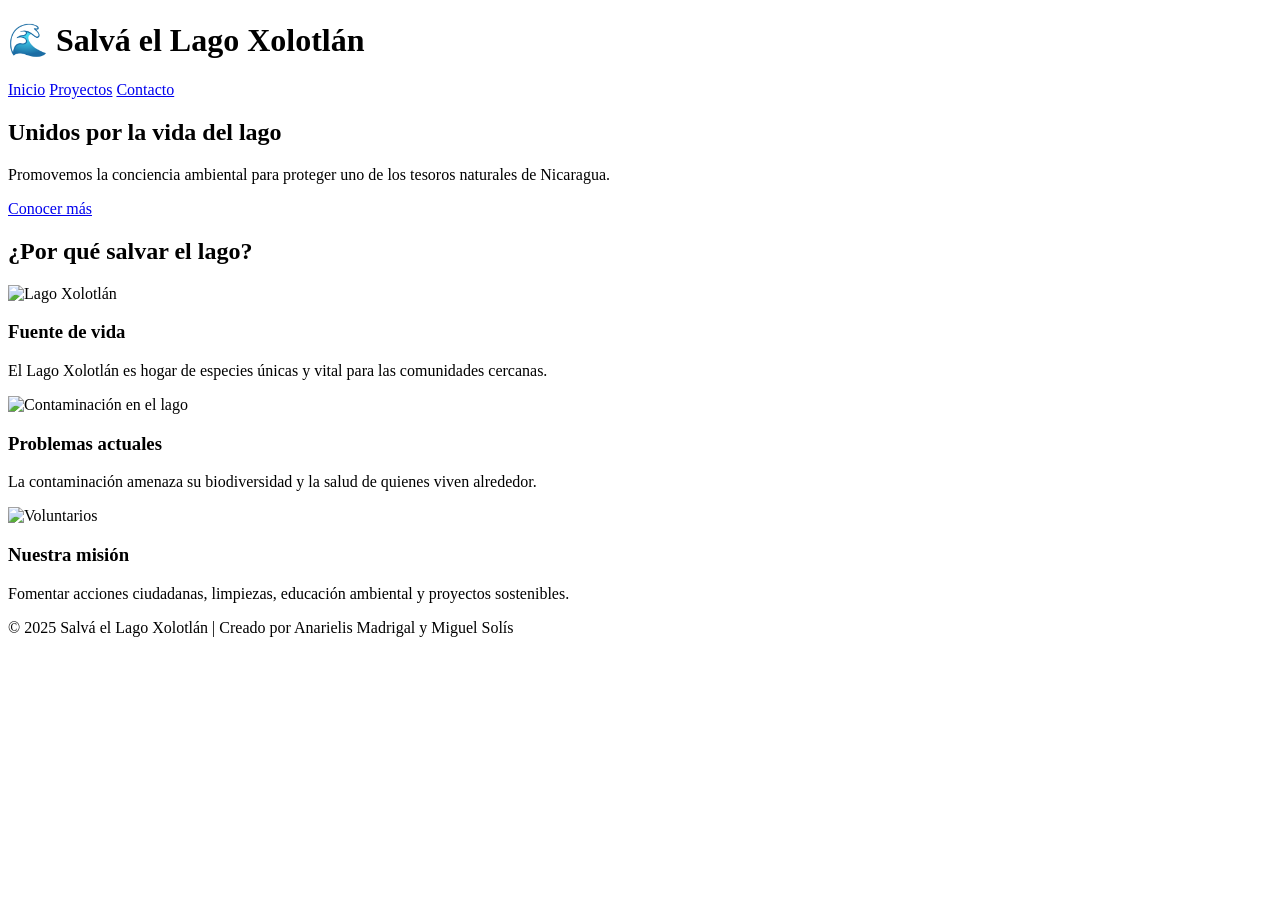
==== index.html @ 5a50e8f5 "feat: agregar código base del sitio web y workflows actualizados" ====
<!DOCTYPE html>
<html lang="es">
<head>
  <meta charset="UTF-8" />
  <meta name="viewport" content="width=device-width, initial-scale=1.0" />
  <title>Salvá el Lago Xolotlán</title>
  <link href="https://fonts.googleapis.com/css2?family=Poppins:wght@300;500;700&display=swap" rel="stylesheet">
  <link rel="stylesheet" href="css/style.css" />
</head>
<body>
  <header class="header">
    <h1>🌊 Salvá el Lago Xolotlán</h1>
    <nav>
      <a href="index.html">Inicio</a>
      <a href="productos.html">Proyectos</a>
      <a href="contacto.html">Contacto</a>
    </nav>
  </header>

  <section class="hero">
    <h2>Unidos por la vida del lago</h2>
    <p>Promovemos la conciencia ambiental para proteger uno de los tesoros naturales de Nicaragua.</p>
    <a href="productos.html" class="btn">Conocer más</a>
  </section>

  <section class="info">
    <h2>¿Por qué salvar el lago?</h2>
    <div class="cards">
      <article>
        <img src="/Salva-el-Lago-Xolotlan/imagenes/Lago_Xolotlan_1.jpg" alt="Lago Xolotlán">
        <h3>Fuente de vida</h3>
        <p>El Lago Xolotlán es hogar de especies únicas y vital para las comunidades cercanas.</p>
      </article>
      <article>
        <img src="/Salva-el-Lago-Xolotlan/imagenes/Lago_Xolotlan_2.jpg" alt="Contaminación en el lago">
        <h3>Problemas actuales</h3>
        <p>La contaminación amenaza su biodiversidad y la salud de quienes viven alrededor.</p>
      </article>
      <article>
        <img src="/Salva-el-Lago-Xolotlan/imagenes/Lago_Xolotlan_3.jpg" alt="Voluntarios">
        <h3>Nuestra misión</h3>
        <p>Fomentar acciones ciudadanas, limpiezas, educación ambiental y proyectos sostenibles.</p>
      </article>
    </div>
  </section>

  <footer class="footer">
    <p>&copy; 2025 Salvá el Lago Xolotlán | Creado por Anarielis Madrigal y Miguel Solís</p>
  </footer>

  <script src="js/script.js"></script>
</body>
</html>
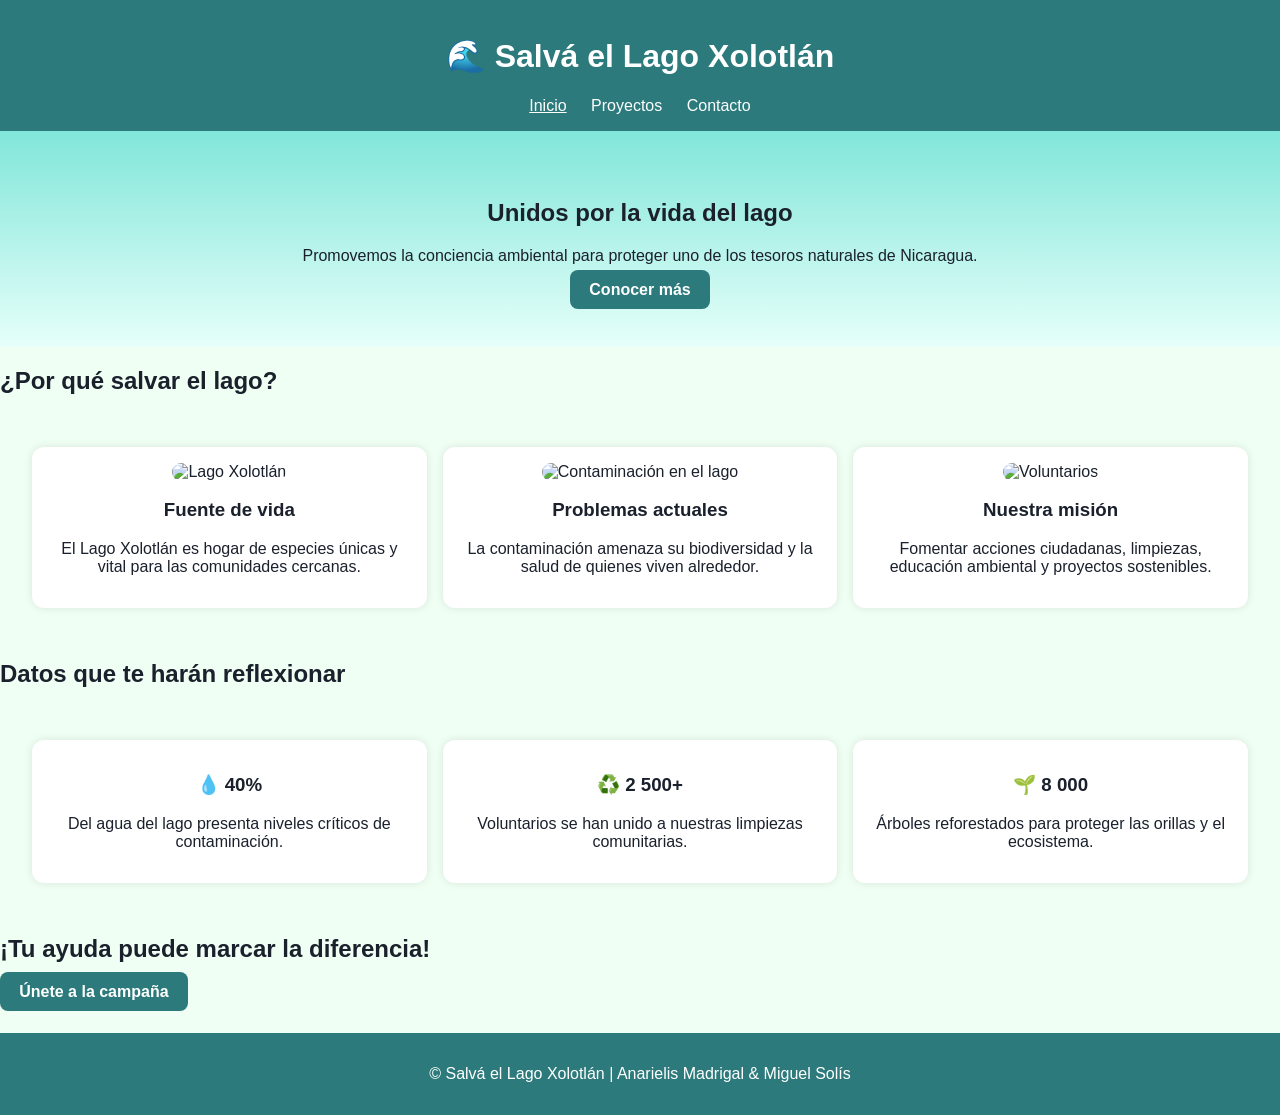
==== commit 53b274ae: "informacion y modificacion completa de index html" ====
--- a/index.html
+++ b/index.html
@@ -1,17 +1,21 @@
 <!DOCTYPE html>
 <html lang="es">
 <head>
-  <meta charset="UTF-8" />
-  <meta name="viewport" content="width=device-width, initial-scale=1.0" />
+  <meta charset="UTF-8">
+  <meta name="viewport" content="width=device-width, initial-scale=1.0">
   <title>Salvá el Lago Xolotlán</title>
+  <meta name="description" content="Campaña ambiental para proteger el Lago Xolotlán en Managua, Nicaragua.">
+  <meta name="author" content="Anarielis Madrigal y Miguel Solís">
+  <meta name="keywords" content="lago xolotlan, medio ambiente, nicaragua, reforestación, agua, limpieza">
+  <link rel="icon" href="imagenes/favicon.png" type="image/png">
   <link href="https://fonts.googleapis.com/css2?family=Poppins:wght@300;500;700&display=swap" rel="stylesheet">
-  <link rel="stylesheet" href="css/style.css" />
+  <link rel="stylesheet" href="css/style.css">
 </head>
 <body>
   <header class="header">
     <h1>🌊 Salvá el Lago Xolotlán</h1>
     <nav>
-      <a href="index.html">Inicio</a>
+      <a href="index.html" class="active">Inicio</a>
       <a href="productos.html">Proyectos</a>
       <a href="contacto.html">Contacto</a>
     </nav>
@@ -37,15 +41,29 @@
         <p>La contaminación amenaza su biodiversidad y la salud de quienes viven alrededor.</p>
       </article>
       <article>
-        <img src="/Salva-el-Lago-Xolotlan/imagenes/Lago_Xolotlan_3.jpg" alt="Voluntarios">
+        <img src="/Salva-el-Lago-Xolotlan/imagenes/Lago_Xolotlan_4.jpg" alt="Voluntarios">
         <h3>Nuestra misión</h3>
         <p>Fomentar acciones ciudadanas, limpiezas, educación ambiental y proyectos sostenibles.</p>
       </article>
     </div>
   </section>
 
+  <section class="impacto">
+    <h2>Datos que te harán reflexionar</h2>
+    <div class="cards">
+      <article><h3>💧 40%</h3><p>Del agua del lago presenta niveles críticos de contaminación.</p></article>
+      <article><h3>♻️ 2 500+</h3><p>Voluntarios se han unido a nuestras limpiezas comunitarias.</p></article>
+      <article><h3>🌱 8 000</h3><p>Árboles reforestados para proteger las orillas y el ecosistema.</p></article>
+    </div>
+  </section>
+
+  <section class="participa">
+    <h2>¡Tu ayuda puede marcar la diferencia!</h2>
+    <a href="contacto.html" class="btn grande">Únete a la campaña</a>
+  </section>
+
   <footer class="footer">
-    <p>&copy; 2025 Salvá el Lago Xolotlán | Creado por Anarielis Madrigal y Miguel Solís</p>
+    <p>&copy; <span id="year"></span> Salvá el Lago Xolotlán | Anarielis Madrigal & Miguel Solís</p>
   </footer>
 
   <script src="js/script.js"></script>
--- a/css/style.css
+++ b/css/style.css
@@ -0,0 +1,92 @@
+body {
+  font-family: 'Poppins', sans-serif;
+  margin: 0;
+  padding: 0;
+  background: #f0fff4;
+  color: #1a202c;
+}
+
+.header {
+  background: #2c7a7b;
+  color: white;
+  padding: 1rem;
+  text-align: center;
+}
+
+.header nav a {
+  color: white;
+  margin: 0 10px;
+  text-decoration: none;
+  font-weight: 500;
+}
+
+.header nav a.active,
+.header nav a:hover {
+  text-decoration: underline;
+}
+
+.hero {
+  text-align: center;
+  padding: 3rem 1rem;
+  background: linear-gradient(180deg, #81e6d9, #e6fffa);
+}
+
+.btn {
+  background: #2c7a7b;
+  color: white;
+  padding: 0.7rem 1.2rem;
+  border-radius: 8px;
+  text-decoration: none;
+  font-weight: bold;
+}
+
+.btn:hover {
+  background: #319795;
+}
+
+.cards {
+  display: grid;
+  grid-template-columns: repeat(auto-fit, minmax(250px, 1fr));
+  gap: 1rem;
+  padding: 2rem;
+}
+
+.cards article {
+  background: white;
+  padding: 1rem;
+  border-radius: 12px;
+  box-shadow: 0 0 8px rgba(0,0,0,0.1);
+  text-align: center;
+}
+
+.cards img {
+  width: 100%;
+  border-radius: 10px;
+}
+
+.contact form {
+  max-width: 400px;
+  margin: 2rem auto;
+  display: flex;
+  flex-direction: column;
+  gap: 1rem;
+}
+
+input, textarea {
+  padding: 0.6rem;
+  border: 1px solid #a0aec0;
+  border-radius: 8px;
+}
+
+button {
+  border: none;
+  cursor: pointer;
+}
+
+.footer {
+  text-align: center;
+  background: #2c7a7b;
+  color: white;
+  padding: 1rem;
+  margin-top: 2rem;
+}
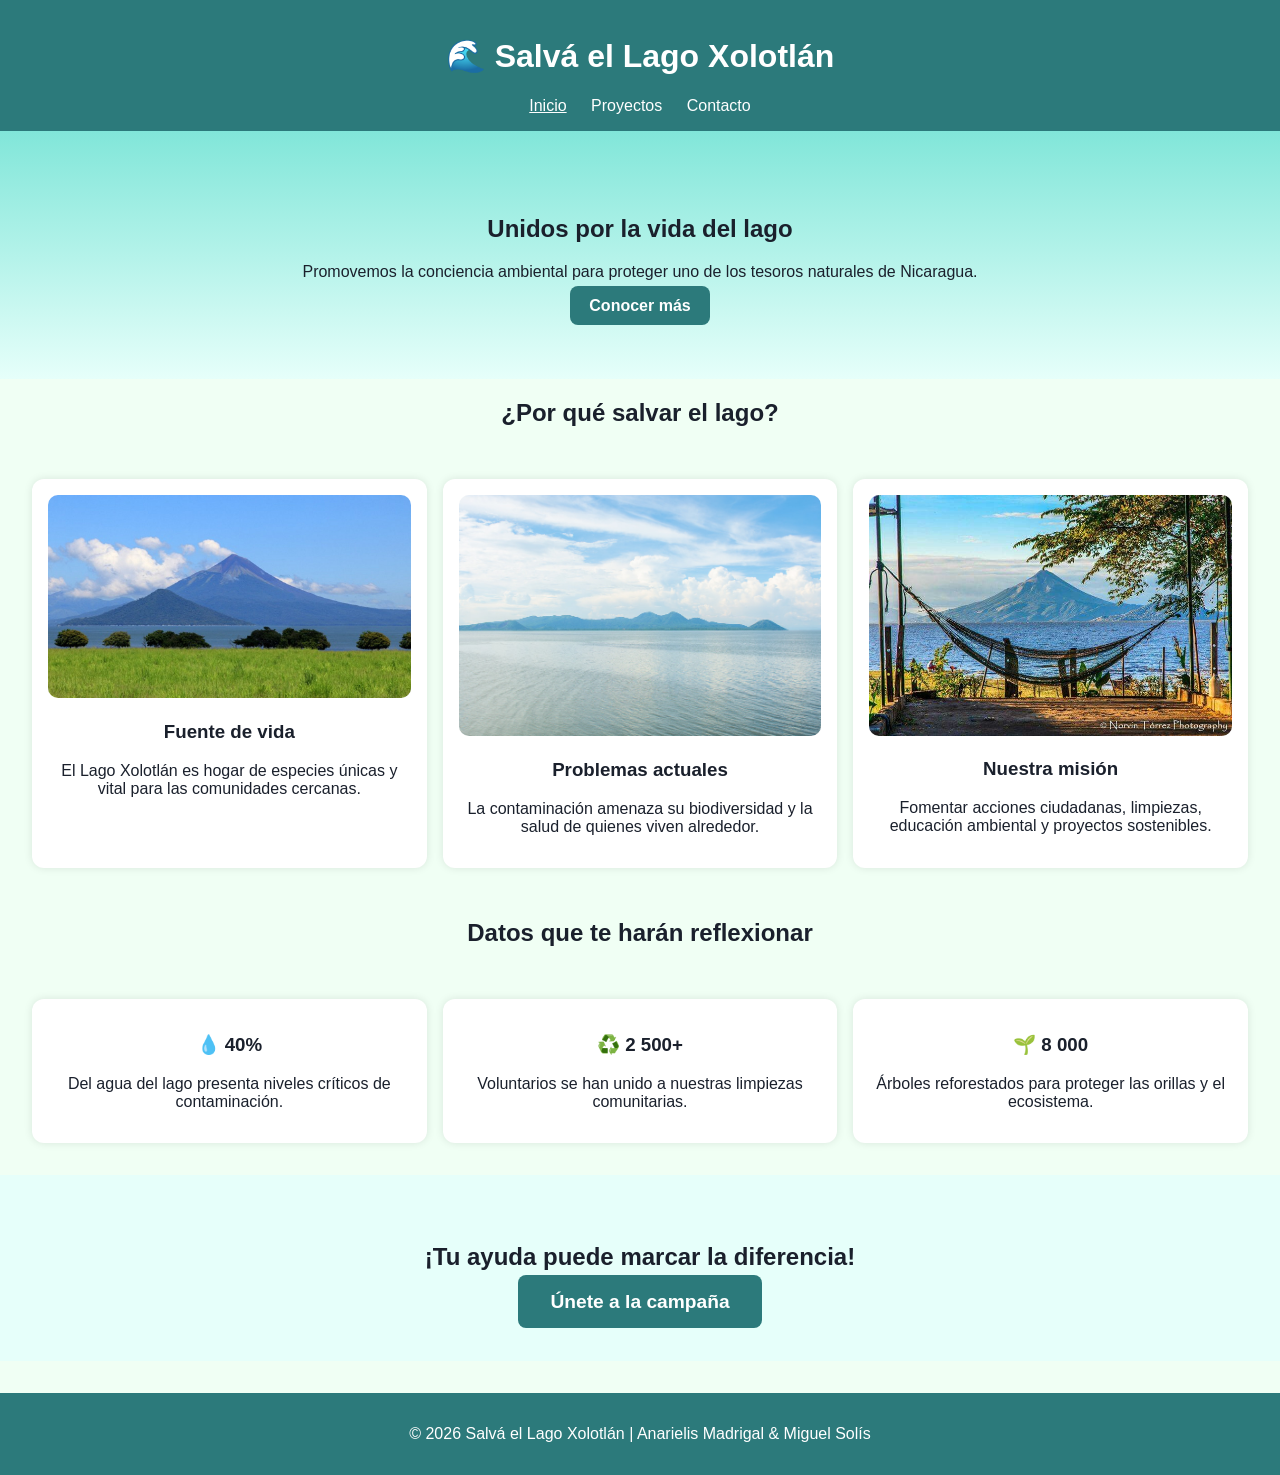
==== commit d86a9ee4: "configuracion del css imagenes visibles" ====
--- a/index.html
+++ b/index.html
@@ -31,17 +31,17 @@
     <h2>¿Por qué salvar el lago?</h2>
     <div class="cards">
       <article>
-        <img src="/Salva-el-Lago-Xolotlan/imagenes/Lago_Xolotlan_1.jpg" alt="Lago Xolotlán">
+        <img src="imagenes/Lago_Xolotlan_1.jpg" alt="Lago Xolotlán">
         <h3>Fuente de vida</h3>
         <p>El Lago Xolotlán es hogar de especies únicas y vital para las comunidades cercanas.</p>
       </article>
       <article>
-        <img src="/Salva-el-Lago-Xolotlan/imagenes/Lago_Xolotlan_2.jpg" alt="Contaminación en el lago">
+        <img src="imagenes/Lago_Xolotlan_2.jpg" alt="Contaminación en el lago">
         <h3>Problemas actuales</h3>
         <p>La contaminación amenaza su biodiversidad y la salud de quienes viven alrededor.</p>
       </article>
       <article>
-        <img src="/Salva-el-Lago-Xolotlan/imagenes/Lago_Xolotlan_4.jpg" alt="Voluntarios">
+        <img src="imagenes/Lago_Xolotlan_4.jpg" alt="Voluntarios">
         <h3>Nuestra misión</h3>
         <p>Fomentar acciones ciudadanas, limpiezas, educación ambiental y proyectos sostenibles.</p>
       </article>
--- a/css/style.css
+++ b/css/style.css
@@ -1,49 +1,70 @@
+/* ---------------------------------------------
+   ESTILOS GENERALES
+---------------------------------------------- */
 body {
   font-family: 'Poppins', sans-serif;
   margin: 0;
-  padding: 0;
   background: #f0fff4;
   color: #1a202c;
 }
 
+h1, h2, h3 {
+  text-align: center;
+}
+
+/* ---------------------------------------------
+   ENCABEZADO / NAVEGACIÓN
+---------------------------------------------- */
 .header {
   background: #2c7a7b;
-  color: white;
+  color: #fff;
   padding: 1rem;
   text-align: center;
 }
 
 .header nav a {
-  color: white;
+  color: #fff;
   margin: 0 10px;
   text-decoration: none;
   font-weight: 500;
 }
 
-.header nav a.active,
-.header nav a:hover {
+.header nav a:hover,
+.header nav a.active {
   text-decoration: underline;
 }
 
+/* ---------------------------------------------
+   SECCIÓN PRINCIPAL (HERO)
+---------------------------------------------- */
 .hero {
+  padding: 4rem 1rem;
   text-align: center;
-  padding: 3rem 1rem;
   background: linear-gradient(180deg, #81e6d9, #e6fffa);
 }
 
 .btn {
   background: #2c7a7b;
-  color: white;
+  color: #fff;
   padding: 0.7rem 1.2rem;
   border-radius: 8px;
   text-decoration: none;
-  font-weight: bold;
+  font-weight: 600;
+  transition: 0.3s;
 }
 
 .btn:hover {
   background: #319795;
 }
 
+.btn.grande {
+  font-size: 1.2rem;
+  padding: 1rem 2rem;
+}
+
+/* ---------------------------------------------
+   SECCIONES CON TARJETAS
+---------------------------------------------- */
 .cards {
   display: grid;
   grid-template-columns: repeat(auto-fit, minmax(250px, 1fr));
@@ -52,10 +73,10 @@
 }
 
 .cards article {
-  background: white;
+  background: #fff;
   padding: 1rem;
   border-radius: 12px;
-  box-shadow: 0 0 8px rgba(0,0,0,0.1);
+  box-shadow: 0 0 8px rgba(0, 0, 0, 0.1);
   text-align: center;
 }
 
@@ -64,6 +85,34 @@
   border-radius: 10px;
 }
 
+/* ---------------------------------------------
+   GALERÍA DE IMÁGENES
+---------------------------------------------- */
+.galeria {
+  margin-top: 2rem;
+  text-align: center;
+}
+
+.galeria .imagenes {
+  display: grid;
+  grid-template-columns: repeat(auto-fit, minmax(200px, 1fr));
+  gap: 1rem;
+  padding: 1rem;
+}
+
+.galeria img {
+  width: 100%;
+  border-radius: 12px;
+  transition: transform 0.3s;
+}
+
+.galeria img:hover {
+  transform: scale(1.05);
+}
+
+/* ---------------------------------------------
+   FORMULARIO DE CONTACTO
+---------------------------------------------- */
 .contact form {
   max-width: 400px;
   margin: 2rem auto;
@@ -72,7 +121,8 @@
   gap: 1rem;
 }
 
-input, textarea {
+input,
+textarea {
   padding: 0.6rem;
   border: 1px solid #a0aec0;
   border-radius: 8px;
@@ -83,10 +133,39 @@
   cursor: pointer;
 }
 
+/* ---------------------------------------------
+   SECCIÓN EXTRA (REDES SOCIALES)
+---------------------------------------------- */
+.extra {
+  text-align: center;
+  margin-top: 2rem;
+}
+
+.extra a {
+  color: #2c7a7b;
+  text-decoration: none;
+}
+
+.extra a:hover {
+  text-decoration: underline;
+}
+
+/* ---------------------------------------------
+   SECCIÓN “PARTICIPA”
+---------------------------------------------- */
+.participa {
+  text-align: center;
+  padding: 3rem 1rem;
+  background: #e6fffa;
+}
+
+/* ---------------------------------------------
+   PIE DE PÁGINA (FOOTER)
+---------------------------------------------- */
 .footer {
   text-align: center;
   background: #2c7a7b;
-  color: white;
+  color: #fff;
   padding: 1rem;
   margin-top: 2rem;
 }
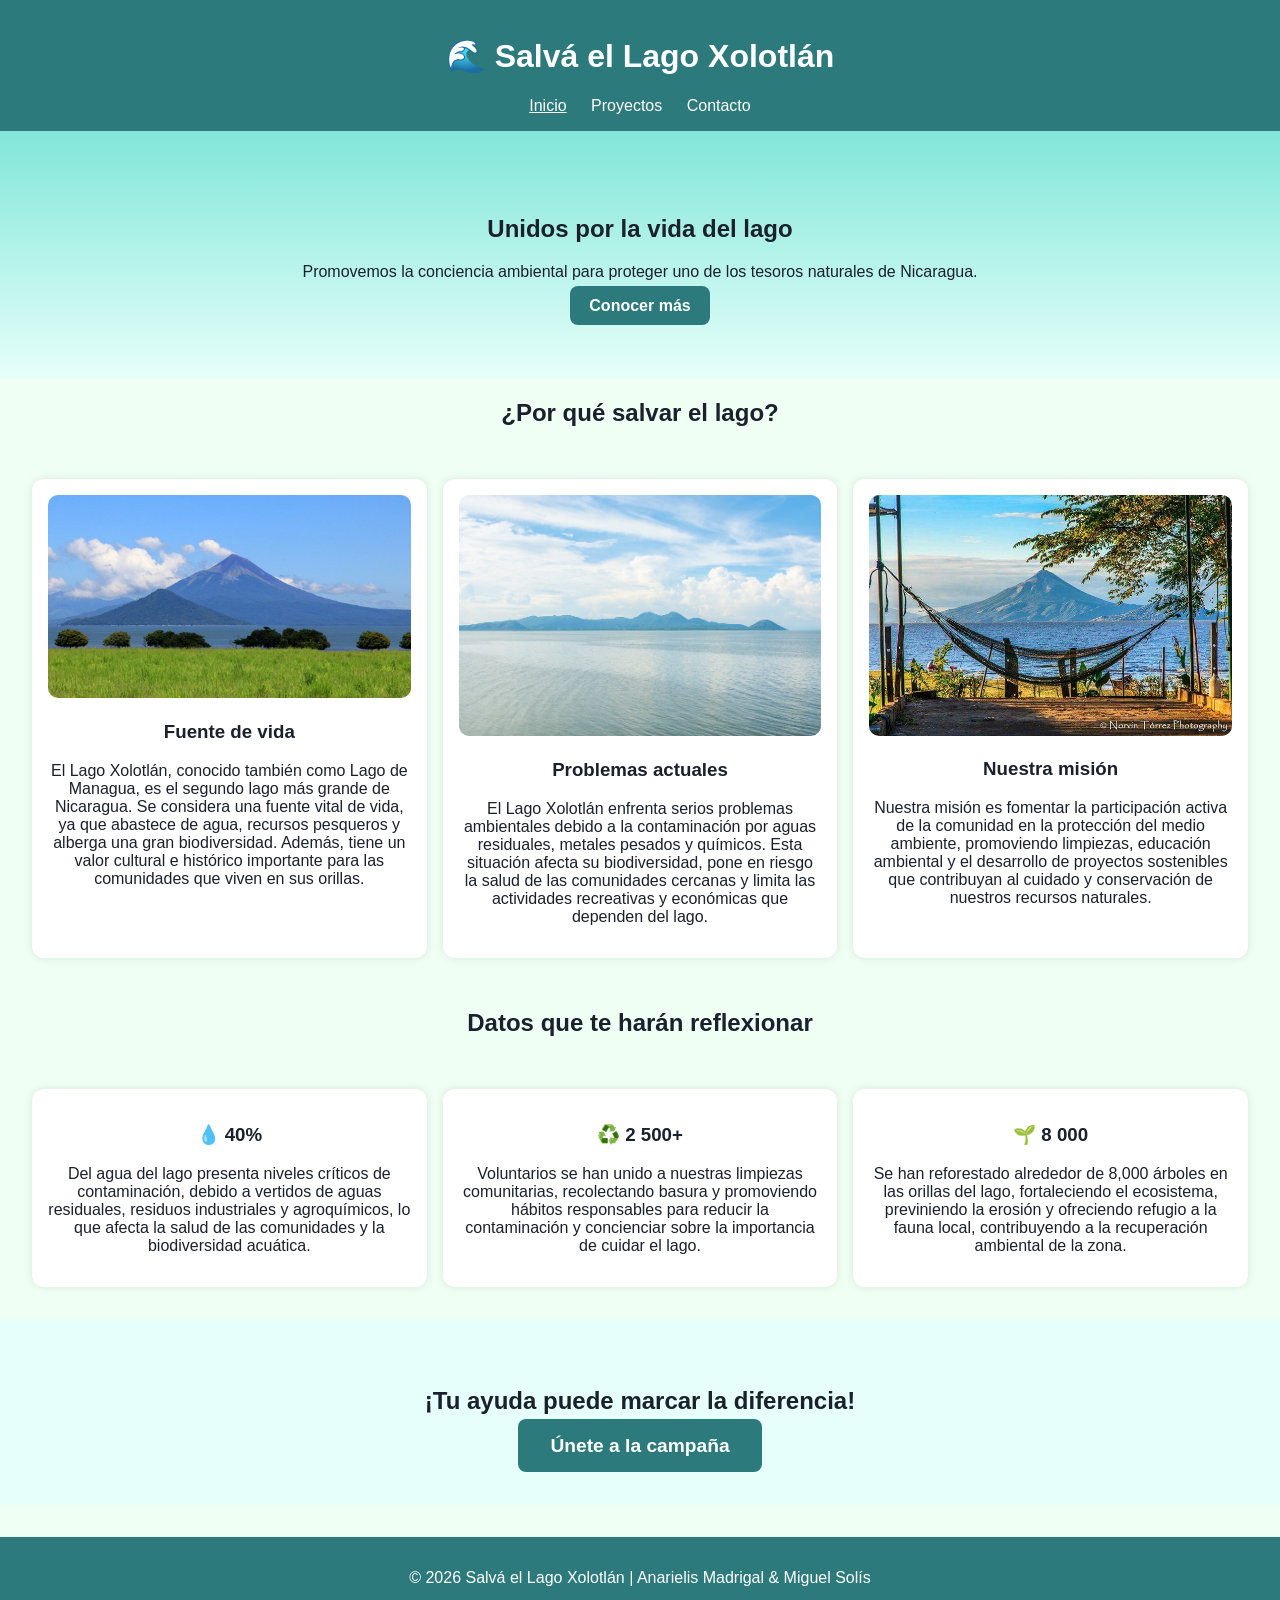
==== commit 910b34e1: "Configuracion de informacion de index mas imagenes de apartado proyecto" ====
--- a/index.html
+++ b/index.html
@@ -33,17 +33,17 @@
       <article>
         <img src="imagenes/Lago_Xolotlan_1.jpg" alt="Lago Xolotlán">
         <h3>Fuente de vida</h3>
-        <p>El Lago Xolotlán es hogar de especies únicas y vital para las comunidades cercanas.</p>
+        <p>El Lago Xolotlán, conocido también como Lago de Managua, es el segundo lago más grande de Nicaragua. Se considera una fuente vital de vida, ya que abastece de agua, recursos pesqueros y alberga una gran biodiversidad. Además, tiene un valor cultural e histórico importante para las comunidades que viven en sus orillas.</p>
       </article>
       <article>
         <img src="imagenes/Lago_Xolotlan_2.jpg" alt="Contaminación en el lago">
         <h3>Problemas actuales</h3>
-        <p>La contaminación amenaza su biodiversidad y la salud de quienes viven alrededor.</p>
+        <p>El Lago Xolotlán enfrenta serios problemas ambientales debido a la contaminación por aguas residuales, metales pesados y químicos. Esta situación afecta su biodiversidad, pone en riesgo la salud de las comunidades cercanas y limita las actividades recreativas y económicas que dependen del lago.</p>
       </article>
       <article>
         <img src="imagenes/Lago_Xolotlan_4.jpg" alt="Voluntarios">
         <h3>Nuestra misión</h3>
-        <p>Fomentar acciones ciudadanas, limpiezas, educación ambiental y proyectos sostenibles.</p>
+        <p>Nuestra misión es fomentar la participación activa de la comunidad en la protección del medio ambiente, promoviendo limpiezas, educación ambiental y el desarrollo de proyectos sostenibles que contribuyan al cuidado y conservación de nuestros recursos naturales.</p>
       </article>
     </div>
   </section>
@@ -51,9 +51,11 @@
   <section class="impacto">
     <h2>Datos que te harán reflexionar</h2>
     <div class="cards">
-      <article><h3>💧 40%</h3><p>Del agua del lago presenta niveles críticos de contaminación.</p></article>
-      <article><h3>♻️ 2 500+</h3><p>Voluntarios se han unido a nuestras limpiezas comunitarias.</p></article>
-      <article><h3>🌱 8 000</h3><p>Árboles reforestados para proteger las orillas y el ecosistema.</p></article>
+      <article><h3>💧 40%</h3><p>Del agua del lago presenta niveles críticos de contaminación, debido a vertidos de aguas residuales, residuos industriales y agroquímicos, lo que afecta la salud de las comunidades y la biodiversidad acuática.</p></article>
+      
+      <article><h3>♻️ 2 500+</h3><p>Voluntarios se han unido a nuestras limpiezas comunitarias, recolectando basura y promoviendo hábitos responsables para reducir la contaminación y concienciar sobre la importancia de cuidar el lago.</p></article>
+      
+      <article><h3>🌱 8 000</h3><p>Se han reforestado alrededor de 8,000 árboles en las orillas del lago, fortaleciendo el ecosistema, previniendo la erosión y ofreciendo refugio a la fauna local, contribuyendo a la recuperación ambiental de la zona.</p></article>
     </div>
   </section>
 
